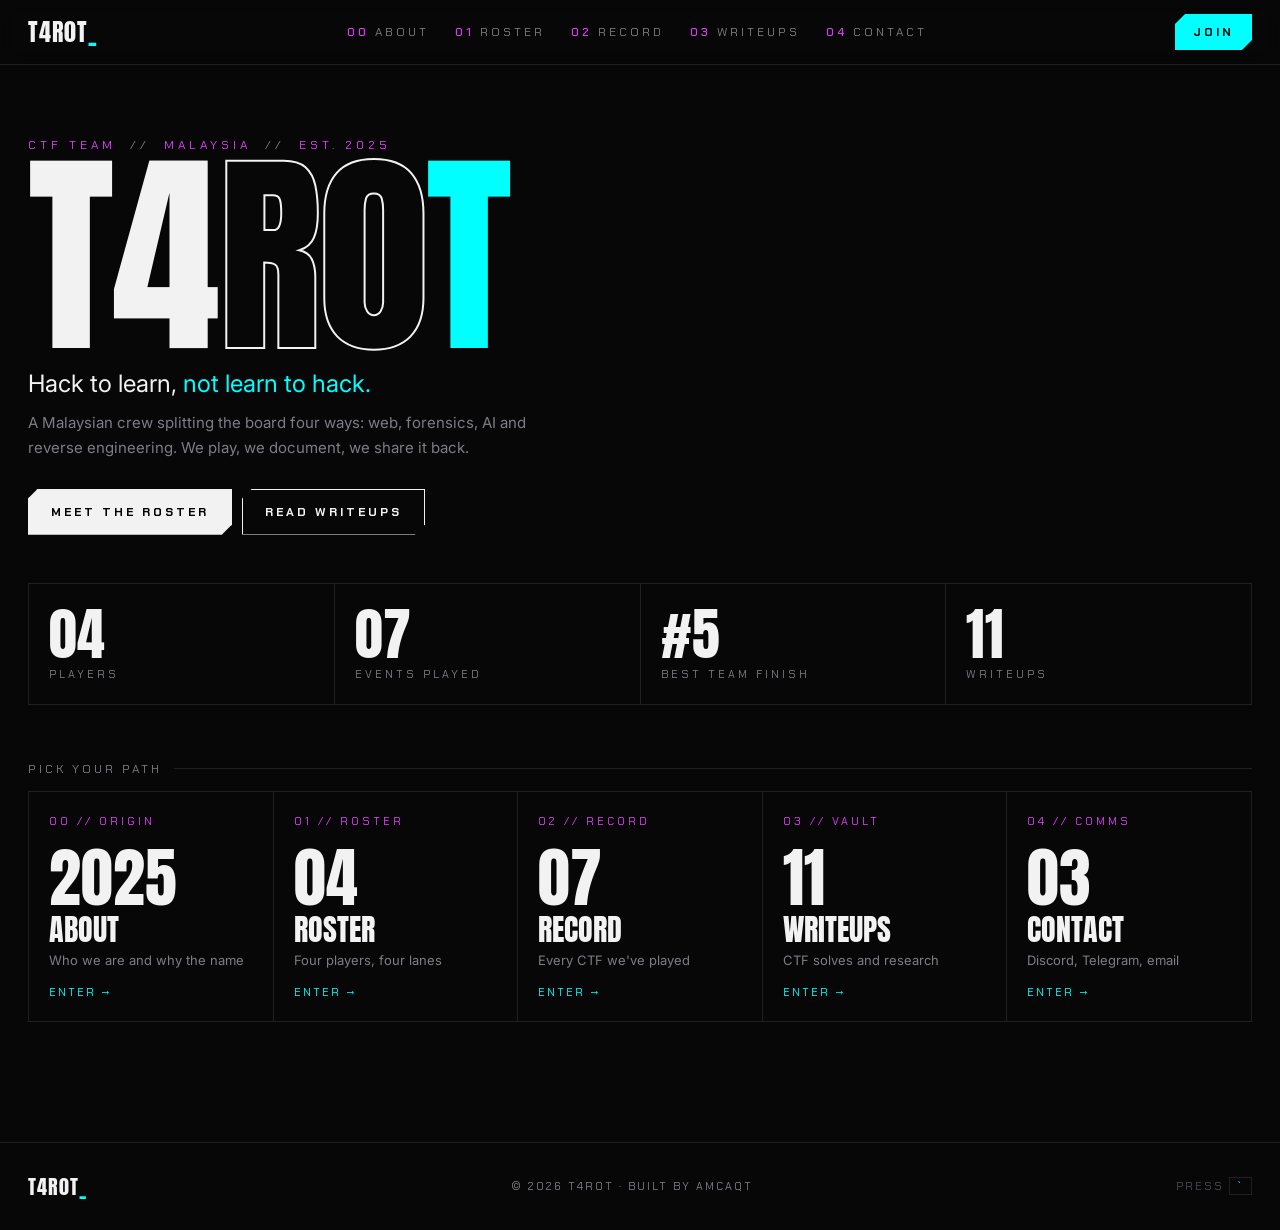
==== index.html @ 24bbe3ca "launching site" ====
<!doctype html>
<html lang="en">
<head>
<meta charset="utf-8">
<meta name="viewport" content="width=device-width, initial-scale=1">
<title>T4R0T | CTF Team Malaysia</title>
<meta name="description" content="T4R0T is a CTF team from TVETMARA Petaling Jaya, Malaysia. Web, forensics, AI and reverse engineering.">
<meta name="theme-color" content="#070708">
<link rel="canonical" href="https://t4r0t-team.github.io/">
<meta property="og:url" content="https://t4r0t-team.github.io/">
<meta property="og:site_name" content="T4R0T">
<meta property="og:type" content="website">
<meta property="og:title" content="T4R0T | CTF Team Malaysia">
<meta property="og:description" content="T4R0T is a CTF team from TVETMARA Petaling Jaya, Malaysia. Web, forensics, AI and reverse engineering.">
<link rel="icon" href="data:image/svg+xml,%3Csvg xmlns='http://www.w3.org/2000/svg' viewBox='0 0 64 64'%3E%3Crect width='64' height='64' fill='%23070708'/%3E%3Ctext x='50%25' y='56%25' text-anchor='middle' dominant-baseline='middle' font-family='Impact,sans-serif' font-size='44' fill='%2300ffff'%3ET%3C/text%3E%3C/svg%3E">
<link rel="preconnect" href="https://fonts.googleapis.com">
<link rel="preconnect" href="https://fonts.gstatic.com" crossorigin>
<link href="https://fonts.googleapis.com/css2?family=Anton&family=Chakra+Petch:wght@500;700&family=Inter:wght@400;600&family=JetBrains+Mono:wght@400&display=swap" rel="stylesheet">
<link rel="stylesheet" href="assets/css/style.css">
</head>
<body data-page="home">
<div id="chrome-top"></div>
<main>
<header class="hero" id="top">
  <div class="hero-main">
    <div class="kick">CTF TEAM <i>//</i> MALAYSIA <i>//</i> EST. 2025</div>
    <h1 class="big" id="big">T4<span class="out">R0</span><span class="cy">T</span></h1>
    <p class="motto">Hack to learn, <em>not learn to hack.</em></p>
    <p class="lede">A Malaysian crew splitting the board four ways: web, forensics, AI and reverse engineering. We play, we document, we share it back.</p>
    <div class="ctas">
      <a class="btn pri cut" href="roster.html">MEET THE ROSTER</a>
      <a class="btn sec cut" href="writeups.html">READ WRITEUPS</a>
    </div>
  </div>
  <aside class="next" id="next" hidden></aside>
</header>
<section class="wrap"><div class="stats" id="heroStats"></div></section>
<section class="wrap paths">
  <div class="label">PICK YOUR PATH</div>
  <div class="tiles" id="tiles"></div>
</section>
</main>
<div id="chrome-bottom"></div>
<script src="assets/js/app.js"></script>
</body>
</html>
---- assets/css/style.css ----
/* =========================================================
   T4R0T team site
   Fonts: change these three lines to restyle the whole site
   ========================================================= */
:root{
  --display: "Anton", Impact, sans-serif;     /* titles, names, numbers */
  --label: "Chakra Petch", monospace;          /* small caps UI labels   */
  --body: "Inter", system-ui, sans-serif;      /* paragraphs             */
  --mono: "JetBrains Mono", monospace;         /* terminal only          */
  --display-track: 0;

  --bg:#070708; --ink:#f2f2f2; --soft:#c9c9d2; --muted:#7d7d86; --dim:#4a4a55;
  --line:#1f1f24; --hover:#0d0d10;
  --cyan:#00ffff; --mag:#e040fb; --green:#3dffa8; --amber:#ffb02e; --red:#ff5c7a;
  --stripe:repeating-linear-gradient(-45deg,#0a0a0d 0 10px,#0c0c10 10px 20px);
  --max:1280px;
}
/* hidden alt font sets, switched from the terminal */
:root[data-font="f"]{ --display:"Teko",Impact,sans-serif; --label:"JetBrains Mono",monospace; --display-track:1px }
:root[data-font="g"]{ --body:"Rajdhani",system-ui,sans-serif }

*{box-sizing:border-box;margin:0;padding:0}
html{scroll-behavior:smooth;scroll-padding-top:80px}
body{background:var(--bg);color:var(--ink);font-family:var(--body);overflow-x:hidden;-webkit-font-smoothing:antialiased}
a{color:inherit;text-decoration:none}
button{font:inherit;color:inherit;background:none;border:0;cursor:pointer}
::selection{background:var(--cyan);color:#000}
:focus-visible{outline:2px solid var(--cyan);outline-offset:3px}

.wrap{max-width:var(--max);margin:0 auto;padding:0 28px}
.section{padding-top:120px}
.cut{clip-path:polygon(10px 0,100% 0,100% calc(100% - 10px),calc(100% - 10px) 100%,0 100%,0 10px)}

/* shared type */
.drop,.kick,.label,.sub,.lbl,.n,.date,.chip,.lane{font-family:var(--label);text-transform:uppercase}
.drop{font-size:12px;letter-spacing:4px;color:var(--mag)}
.title,.big{font-family:var(--display);letter-spacing:var(--display-track);text-transform:uppercase;font-weight:400}
.title{font-size:clamp(56px,11vw,140px);line-height:.88;margin-top:10px}
.out{color:transparent;-webkit-text-stroke:2px var(--ink)}
.cy{color:var(--cyan)}
.sub{font-size:12px;letter-spacing:2px;color:var(--muted);margin-top:16px;display:flex;gap:10px 28px;flex-wrap:wrap}
.label{font-size:12px;letter-spacing:3px;color:var(--muted);margin:48px 0 14px;display:flex;align-items:center;gap:12px}
.label::after{content:"";flex:1;height:1px;background:var(--line)}

/* glitch */
@keyframes glitch{
  0%{text-shadow:3px 0 var(--mag),-3px 0 var(--cyan);transform:translate(1px,0)}
  50%{text-shadow:-3px 0 var(--mag),3px 0 var(--cyan);transform:translate(-1px,1px)}
  100%{text-shadow:none;transform:none}
}
.gl:hover .gt{animation:glitch .35s steps(2) 1}

/* ribbons and lane chips */
.ribbon{position:absolute;top:16px;right:-38px;transform:rotate(45deg);background:var(--mag);color:#000;font-family:var(--label);font-size:10px;font-weight:700;letter-spacing:2px;padding:4px 42px;z-index:1}
.lane{font-size:10px;letter-spacing:2px;padding:3px 7px;white-space:nowrap;border:1px solid}
.lane.web{color:var(--cyan);border-color:#00ffff44}
.lane.rev{color:var(--amber);border-color:#ffb02e44}
.lane.for{color:var(--mag);border-color:#e040fb44}
.lane.osint{color:var(--green);border-color:#3dffa844}
.lane.b2r,.lane.threat{color:var(--red);border-color:#ff5c7a44}
.lane.vuln{color:var(--mag);border-color:#e040fb44}
.lane.ai{color:var(--green);border-color:#3dffa844}
.lane.misc{color:var(--soft);border-color:#c9c9d644}

/* =================== NAV =================== */
.nav{position:sticky;top:0;z-index:20;display:flex;align-items:center;justify-content:space-between;gap:16px;padding:14px 28px;border-bottom:1px solid var(--line);background:rgba(7,7,8,.86);backdrop-filter:blur(8px)}
.logo{font-family:var(--display);font-size:24px;letter-spacing:1px}
.logo span{color:var(--cyan);animation:blink 1.1s steps(1) infinite}
@keyframes blink{50%{opacity:0}}
.links{display:flex;gap:26px;font-family:var(--label);font-size:12px;letter-spacing:3px;color:var(--muted)}
.links a{transition:color .15s}
.links a:hover,.links a.on{color:var(--ink)}
.links a b{color:var(--mag);font-weight:500;margin-right:6px}
.join{font-family:var(--label);font-size:12px;letter-spacing:3px;padding:10px 18px;background:var(--cyan);color:#000;font-weight:700}
.join:hover{background:var(--ink)}
.burger{display:none;width:40px;height:40px;position:relative}
.burger span{position:absolute;left:9px;right:9px;height:2px;background:var(--ink);transition:.2s}
.burger span:first-child{top:15px}.burger span:last-child{top:23px}
.nav.open .burger span:first-child{top:19px;transform:rotate(45deg)}
.nav.open .burger span:last-child{top:19px;transform:rotate(-45deg)}

/* =================== HERO =================== */
.hero{max-width:var(--max);margin:0 auto;padding:72px 28px 0;display:grid;grid-template-columns:minmax(0,1.6fr) minmax(0,1fr);gap:40px;align-items:end}
.hero.solo{grid-template-columns:1fr}
.kick{font-size:12px;letter-spacing:4px;color:var(--mag);display:flex;gap:14px;flex-wrap:wrap}
.kick i{font-style:normal;color:var(--muted)}
.big{font-size:clamp(96px,17vw,230px);line-height:.82;margin-top:14px;letter-spacing:-2px}
.big.glitch{animation:glitch .4s steps(2) 1}
.motto{font-size:clamp(18px,2vw,24px);line-height:1.4;margin-top:22px}
.motto em{font-style:normal;color:var(--cyan)}
.lede{color:var(--muted);font-size:15px;line-height:1.65;margin-top:10px;max-width:520px}
.ctas{display:flex;gap:10px;margin-top:28px;flex-wrap:wrap}
.btn{font-family:var(--label);font-size:12px;letter-spacing:3px;padding:14px 22px;border:1px solid var(--ink);transition:.2s;font-weight:700}
.btn.pri{background:var(--ink);color:#000}
.btn.pri:hover{background:var(--cyan);border-color:var(--cyan)}
.btn.sec:hover{border-color:var(--cyan);color:var(--cyan)}

.next{position:relative;border:1px solid var(--line);padding:24px;background:var(--stripe);overflow:hidden}
.next::before{content:"";position:absolute;left:0;top:0;bottom:0;width:4px;background:var(--mag)}
.next .lbl{font-size:11px;letter-spacing:3px;color:var(--mag);display:flex;align-items:center;gap:8px}
.next .lbl::before{content:"";width:7px;height:7px;border-radius:50%;background:var(--mag);animation:pulse 1.4s infinite}
@keyframes pulse{50%{opacity:.25}}
.next h2{font-family:var(--display);font-weight:400;font-size:44px;line-height:.92;text-transform:uppercase;margin-top:14px}
.next h2 span{color:var(--cyan)}
.next .fmt{font-family:var(--label);font-size:11px;letter-spacing:2px;color:var(--muted);margin-top:10px}
.cd{display:grid;grid-template-columns:repeat(4,1fr);border-top:1px dashed var(--line);margin-top:20px;padding-top:16px;text-align:center}
.cd b{display:block;font-family:var(--display);font-weight:400;font-size:40px;line-height:1}
.cd small{font-family:var(--label);font-size:9px;letter-spacing:2px;color:var(--muted)}
.next .qual{margin-top:16px;font-family:var(--label);font-size:11px;letter-spacing:1.5px;color:var(--muted)}

/* stat strips (hero + record) */
.stats{display:grid;grid-template-columns:repeat(4,1fr);border-left:1px solid var(--line);border-top:1px solid var(--line);margin-top:48px}
.stat{border-right:1px solid var(--line);border-bottom:1px solid var(--line);padding:22px 20px;transition:background .2s}
.stat:hover{background:var(--hover)}
.stat b{display:block;font-family:var(--display);font-weight:400;font-size:56px;line-height:1;letter-spacing:var(--display-track)}
.stat:hover b{color:var(--cyan)}
.stat span{font-family:var(--label);font-size:11px;letter-spacing:3px;color:var(--muted)}
#recStats{margin-top:28px}
#recStats .stat b{font-size:44px}

/* =================== ABOUT =================== */
.about{display:grid;grid-template-columns:minmax(0,1.5fr) minmax(0,1fr);gap:40px;margin-top:40px;align-items:start}
.copy p{font-size:18px;line-height:1.7;color:var(--soft);margin-bottom:18px;max-width:640px}
.copy strong{color:var(--ink);font-weight:600}
.closer{font-family:var(--display);font-size:clamp(30px,3.6vw,46px);line-height:1;text-transform:uppercase;margin-top:30px;letter-spacing:var(--display-track)}
.closer span{color:var(--cyan)}
.dossier{border:1px solid var(--line);position:relative;background:var(--stripe)}
.dossier::before{content:"";position:absolute;left:0;top:0;bottom:0;width:4px;background:var(--cyan)}
.dossier .hd{font-family:var(--label);font-size:12px;letter-spacing:3px;color:var(--cyan);padding:16px 22px;border-bottom:1px solid var(--line)}
.dossier .row{display:grid;grid-template-columns:110px 1fr;gap:12px;padding:16px 22px;border-bottom:1px solid var(--line)}
.dossier .row:last-child{border-bottom:0}
.dossier dt{font-family:var(--label);font-size:11px;letter-spacing:2px;color:var(--muted);padding-top:3px}
.dossier dd{font-size:15px;line-height:1.45}
.dossier dd small{display:block;font-size:12px;color:var(--muted);margin-top:2px}

/* =================== ROSTER =================== */
.lineup{display:grid;grid-template-columns:repeat(auto-fit,minmax(250px,1fr));border-left:1px solid var(--line);margin-top:32px}
.player{position:relative;border:1px solid var(--line);border-left:0;padding:22px 20px 26px;min-height:400px;display:flex;flex-direction:column;overflow:hidden;transition:background .2s}
.player:hover{background:var(--hover)}
.player .no{font-family:var(--label);font-size:11px;letter-spacing:3px;color:var(--muted);display:flex;justify-content:space-between}
.player .no b{color:var(--cyan)}
.player.lead .no b{color:var(--mag)}
.av{margin:26px 0 20px;width:100%;aspect-ratio:1/1;max-height:160px;border:1px solid var(--line);display:grid;place-items:center;font-family:var(--display);font-size:64px;color:#1b1b20;background:repeating-linear-gradient(45deg,#0b0b0e 0 8px,#0e0e12 8px 16px);overflow:hidden;transition:color .2s}
.av img{width:100%;height:100%;object-fit:cover;filter:grayscale(1) contrast(1.1);transition:filter .3s}
.player:hover .av{color:var(--cyan)}
.player:hover .av img{filter:none}
.player.lead:hover .av{color:var(--mag)}
.player .name{font-family:var(--display);font-size:40px;line-height:1;text-transform:uppercase;letter-spacing:var(--display-track)}
.player .tags{display:flex;gap:6px;flex-wrap:wrap;margin-top:10px}
.player .tl{margin-top:auto;padding-top:18px;font-size:15px;line-height:1.45;border-top:1px dashed var(--line)}
.player .tl::before{content:"\201C";font-family:var(--display);color:var(--cyan);font-size:28px;line-height:0;vertical-align:-10px;margin-right:4px}
.player.lead .tl::before{color:var(--mag)}
.player .socials{display:flex;gap:12px;margin-top:14px;font-family:var(--label);font-size:11px;letter-spacing:2px;color:var(--muted)}
.player .socials a:hover{color:var(--cyan)}

/* =================== RECORD =================== */
.feat{display:grid;grid-template-columns:repeat(auto-fit,minmax(260px,1fr));border-left:1px solid var(--line)}
.fcard{position:relative;border:1px solid var(--line);border-left:0;padding:22px 20px;min-height:270px;display:flex;flex-direction:column;overflow:hidden;transition:background .2s}
.fcard:hover{background:var(--hover)}
.fcard .top{display:flex;justify-content:space-between;align-items:center;gap:8px;font-family:var(--label);font-size:11px;letter-spacing:2px;color:var(--muted)}
.fcard .rank{font-family:var(--display);font-size:120px;line-height:.9;margin:18px 0 10px}
.fcard .rank small{font-size:48px;vertical-align:top;margin-right:2px;color:var(--muted)}
.fcard.gold .rank{color:var(--mag)}
.fcard.pod .rank{color:var(--cyan)}
.fcard .ev{font-family:var(--display);font-size:26px;text-transform:uppercase;line-height:1.05;margin-top:auto;letter-spacing:var(--display-track)}
.fcard .meta{font-family:var(--label);font-size:11px;letter-spacing:1.5px;color:var(--muted);margin-top:8px;text-transform:uppercase}
.solo-tag{color:var(--cyan);border:1px solid #00ffff55;padding:2px 6px;margin-right:42px}
.list{border-top:1px solid var(--line)}
.match{display:grid;grid-template-columns:110px 1fr 120px 110px;gap:16px;align-items:center;padding:16px 4px;border-bottom:1px solid var(--line);transition:background .15s,padding .15s}
.match:hover{background:var(--hover);padding-left:12px}
.match .r{font-family:var(--display);font-size:30px}
.match .r.pod{color:var(--cyan)}.match .r.gold{color:var(--mag)}
.match .r.txt{font-size:20px;color:var(--muted);letter-spacing:1px}
.match .name{font-weight:600;font-size:16px}
.match .name a:hover{color:var(--cyan)}
.match .small{font-family:var(--label);font-size:11px;color:var(--muted);margin-top:3px;letter-spacing:1px;text-transform:uppercase}
.plat{font-family:var(--label);font-size:11px;letter-spacing:1.5px;border:1px solid var(--line);padding:4px 8px;justify-self:start}
.match .date{font-size:12px;color:var(--muted);text-align:right;letter-spacing:1px}

/* =================== WRITEUPS =================== */
.split{display:grid;grid-template-columns:minmax(0,2fr) minmax(0,1fr);gap:28px;margin-top:40px;align-items:start}
.colhead{display:flex;align-items:flex-end;justify-content:space-between;gap:12px;padding-bottom:14px;border-bottom:2px solid var(--ink);margin-bottom:16px}
.colhead h2{font-family:var(--display);font-weight:400;font-size:44px;line-height:.9;text-transform:uppercase;letter-spacing:var(--display-track)}
.colhead h2 span{color:var(--cyan)}
.colhead.res h3 span{color:var(--mag)}
.n{font-size:11px;letter-spacing:2px;color:var(--muted)}
.filters{display:flex;gap:6px;flex-wrap:wrap;margin-bottom:16px}
.filters button{border:1px solid var(--line);color:var(--muted);font-family:var(--label);font-size:11px;letter-spacing:2px;padding:7px 11px;text-transform:uppercase;transition:.15s}
.filters button:hover{color:var(--ink);border-color:#3a3a44}
.filters button.on{border-color:var(--cyan);color:var(--cyan)}
.filters button span{color:var(--dim);margin-left:6px}
.grid{display:grid;grid-template-columns:repeat(auto-fill,minmax(240px,1fr));border-left:1px solid var(--line);border-top:1px solid var(--line)}
.grid:empty{display:none}
.grid.one{grid-template-columns:1fr}
.card{position:relative;overflow:hidden;border-right:1px solid var(--line);border-bottom:1px solid var(--line);padding:20px;min-height:210px;display:flex;flex-direction:column;transition:background .2s}
.card:hover{background:var(--hover)}
.card .top{display:flex;justify-content:space-between;align-items:center;gap:8px;font-family:var(--label);font-size:10px;letter-spacing:2px;color:var(--muted);text-transform:uppercase}
.card .src{color:var(--ink)}
.card.new .top .lane{margin-right:34px}
.card h4{font-family:var(--display);font-weight:400;font-size:26px;line-height:1.02;text-transform:uppercase;margin:16px 0 12px;letter-spacing:var(--display-track)}
.card .snip{font-size:14px;line-height:1.55;color:var(--muted);margin-bottom:6px;display:-webkit-box;-webkit-line-clamp:3;-webkit-box-orient:vertical;overflow:hidden}
.card .bottom{margin-top:auto;display:flex;justify-content:space-between;align-items:center;gap:8px;padding-top:14px;border-top:1px dashed var(--line)}
.card .date{font-size:11px;letter-spacing:1.5px;color:var(--muted)}
.go{font-family:var(--label);font-size:11px;letter-spacing:2px;color:var(--cyan);opacity:0;transform:translateX(-6px);transition:.2s}
.card:hover .go{opacity:1;transform:none}
.grid.one .card{min-height:0}
.event{margin-top:22px}
.ehead{display:grid;grid-template-columns:1fr auto;align-items:end;gap:12px;border:1px solid var(--line);border-bottom:0;padding:20px 22px;background:var(--stripe)}
.ehead .ek{font-family:var(--label);font-size:11px;letter-spacing:3px;color:var(--mag)}
.ehead h4{font-family:var(--display);font-weight:400;font-size:clamp(34px,4.4vw,58px);line-height:.9;text-transform:uppercase;margin-top:8px;letter-spacing:var(--display-track)}
.ehead h4 span{color:var(--cyan)}
.ehead .es{text-align:right}
.ehead .es b{display:block;font-family:var(--display);font-weight:400;font-size:46px;line-height:1}
.ehead .es small{font-family:var(--label);font-size:10px;letter-spacing:2px;color:var(--muted)}
.ehead .lanes{grid-column:1/-1;display:flex;gap:6px;flex-wrap:wrap;margin-top:4px}
.vault-error{border:1px dashed var(--line);padding:28px;font-family:var(--label);font-size:12px;letter-spacing:2px;color:var(--muted)}
.vault-error a{color:var(--cyan)}

/* =================== CONTACT =================== */
.chead{display:flex;justify-content:space-between;align-items:flex-end;gap:16px;flex-wrap:wrap}
.chead p{font-size:16px;color:var(--muted);max-width:420px;line-height:1.6}
.channels{display:grid;grid-template-columns:repeat(3,1fr);border-left:1px solid var(--line);border-top:1px solid var(--line);margin-top:32px}
.ch{position:relative;border-right:1px solid var(--line);border-bottom:1px solid var(--line);padding:26px 24px;min-height:240px;display:flex;flex-direction:column;text-align:left;transition:background .2s;overflow:hidden}
.ch:hover{background:var(--hover)}
.ch .k{font-family:var(--label);font-size:11px;letter-spacing:3px;color:var(--muted);display:flex;justify-content:space-between}
.ch .k b{font-weight:500;color:var(--mag)}
.ch h3{font-family:var(--display);font-weight:400;font-size:52px;line-height:.95;text-transform:uppercase;margin-top:22px;letter-spacing:var(--display-track)}
.ch .handle{font-family:var(--label);font-size:15px;margin-top:10px;color:var(--cyan);word-break:break-all}
.ch .act{margin-top:auto;padding-top:18px;border-top:1px dashed var(--line);font-family:var(--label);font-size:11px;letter-spacing:2px;color:var(--muted);display:flex;justify-content:space-between}
.ch:hover .act span:last-child{color:var(--cyan)}
.ch.copied .act span:first-child{color:var(--green)}

/* =================== FOOTER + TERMINAL =================== */
footer{border-top:1px solid var(--line);margin-top:120px}
.foot{max-width:var(--max);margin:0 auto;padding:28px;display:flex;justify-content:space-between;align-items:center;gap:16px;flex-wrap:wrap;font-family:var(--label);font-size:11px;letter-spacing:2px;color:var(--muted);text-transform:uppercase}
.foot .logo{font-size:20px;color:var(--ink);text-transform:none}
.hint{color:var(--dim)}
.hint kbd{border:1px solid var(--line);padding:1px 6px;color:var(--cyan);font-family:var(--mono)}

.term{position:fixed;left:0;right:0;bottom:0;height:0;overflow:hidden;background:#030305;border-top:0 solid var(--cyan);transition:height .25s;font-family:var(--mono);font-size:13px;z-index:30}
.term.open{height:260px;border-top-width:1px}
.term-body{padding:14px 20px;height:220px;overflow-y:auto;color:var(--green);line-height:1.6}
.term-body .c{color:var(--cyan)}
.term-in{display:flex;padding:0 20px;gap:8px;color:var(--cyan)}
.term-in input{flex:1;background:transparent;border:0;outline:0;color:var(--ink);font:inherit}

/* =================== RESPONSIVE =================== */
@media (max-width:980px){
  .links{display:none;position:absolute;top:100%;left:0;right:0;flex-direction:column;gap:0;background:var(--bg);border-bottom:1px solid var(--line)}
  .nav.open .links{display:flex}
  .links a{padding:16px 28px;border-top:1px solid var(--line)}
  .burger{display:block}
  .join{display:none}
  .hero{grid-template-columns:1fr}
  .about,.split{grid-template-columns:1fr}
  .split{gap:56px}
  .channels{grid-template-columns:1fr}
  .ch{min-height:0}
}
@media (max-width:700px){
  .wrap,.hero{padding-left:16px;padding-right:16px}
  .nav{padding:12px 16px}
  .section{padding-top:88px}
  .stats{grid-template-columns:repeat(2,1fr)}
  .stat b{font-size:44px}
  .match{grid-template-columns:70px 1fr;row-gap:6px}
  .plat,.match .date{grid-column:2;text-align:left}
  .fcard .rank{font-size:96px}
  .player{min-height:0}
  .foot{padding:24px 16px}
}

/* respect people who turn off motion */
@media (prefers-reduced-motion:reduce){
  *,*::before,*::after{animation:none!important;transition:none!important}
  html{scroll-behavior:auto}
}

/* =================== MULTI-PAGE =================== */
.section.first{padding-top:64px}
main{min-height:calc(100vh - 200px)}
.pager{display:flex;justify-content:flex-end;margin-top:56px}

/* home: pick your path */
.tiles{display:grid;grid-template-columns:repeat(5,minmax(0,1fr));border-left:1px solid var(--line);border-top:1px solid var(--line)}
.tile{position:relative;border-right:1px solid var(--line);border-bottom:1px solid var(--line);padding:22px 20px;min-height:230px;display:flex;flex-direction:column;overflow:hidden;transition:background .2s}
.tile:hover{background:var(--hover)}
.tile::after{content:"";position:absolute;left:0;bottom:0;height:3px;width:0;background:var(--cyan);transition:width .25s}
.tile:hover::after{width:100%}
.tile .k{font-family:var(--label);font-size:11px;letter-spacing:3px;color:var(--mag)}
.tile .num{font-family:var(--display);font-size:64px;line-height:1;margin-top:18px;letter-spacing:var(--display-track)}
.tile:hover .num{color:var(--cyan)}
.tile h2{font-family:var(--display);font-weight:400;font-size:30px;line-height:1;text-transform:uppercase;margin-top:auto;letter-spacing:var(--display-track)}
.tile p{font-size:13px;color:var(--muted);margin-top:6px;line-height:1.5}
.tile .go{opacity:1;transform:none;margin-top:14px}

@media (max-width:1100px){ .tiles{grid-template-columns:repeat(3,minmax(0,1fr))} }
@media (max-width:700px){
  .tiles{grid-template-columns:1fr 1fr}
  .tile{min-height:180px}
  .section.first{padding-top:44px}
  .pager{justify-content:stretch}
  .pager .btn{width:100%;text-align:center}
}
.paths{padding-top:8px}
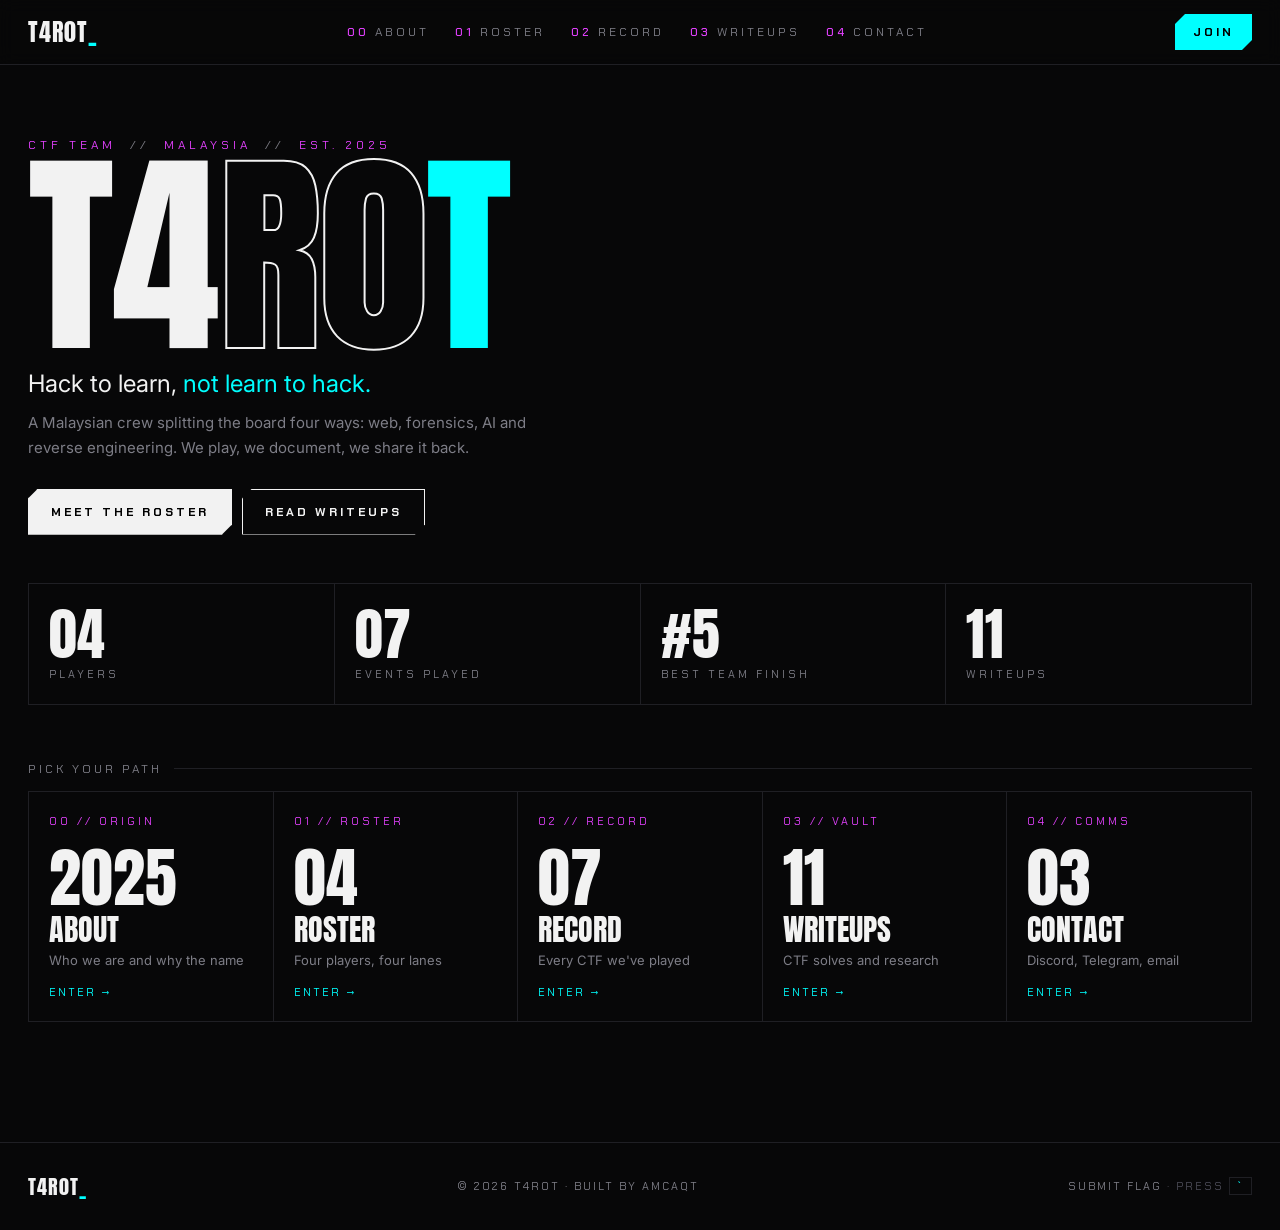
==== commit a33e6e51: "easter egg on the site" ====
--- a/index.html
+++ b/index.html
@@ -19,6 +19,13 @@
 <link rel="stylesheet" href="assets/css/style.css">
 </head>
 <body data-page="home">
+<!--
+  reading the source? respect.
+  four players. four lanes. every letter moves four steps.
+  got it? /flag.html
+
+  WDRWMFh7bDRnb194MF9wMzR2cl9yMHhfcDM0dnJfeDBfbDRnb30=
+-->
 <div id="chrome-top"></div>
 <main>
 <header class="hero" id="top">
--- a/assets/css/style.css
+++ b/assets/css/style.css
@@ -303,3 +303,49 @@
   .pager .btn{width:100%;text-align:center}
 }
 .paths{padding-top:8px}
+
+/* =================== FLAG PAGE =================== */
+.sr{position:absolute;width:1px;height:1px;overflow:hidden;clip:rect(0 0 0 0)}
+.hint a{color:var(--muted);transition:color .15s}
+.hint a:hover{color:var(--cyan)}
+.flag-wrap{display:grid;grid-template-columns:minmax(0,1.6fr) minmax(0,1fr);gap:28px;margin-top:40px;align-items:start}
+.flag-box,.flag-win{position:relative;border:1px solid var(--line);background:var(--stripe);overflow:hidden}
+.flag-box::before,.flag-win::before{content:"";position:absolute;left:0;top:0;bottom:0;width:4px;background:var(--cyan)}
+.flag-win::before{background:var(--green)}
+.flag-hd{display:flex;justify-content:space-between;gap:12px;flex-wrap:wrap;padding:16px 24px;border-bottom:1px solid var(--line);font-family:var(--label);font-size:12px;letter-spacing:3px;color:var(--cyan)}
+.flag-fmt{color:var(--muted)}
+#flagForm{padding:28px 24px}
+.flag-row{display:flex;align-items:center;gap:12px;border:1px solid var(--line);background:#050507;padding:6px 6px 6px 16px;transition:border-color .2s}
+.flag-row:focus-within{border-color:var(--cyan)}
+.flag-prompt{font-family:var(--mono);color:var(--cyan);font-size:18px}
+.flag-input{flex:1;min-width:0;background:transparent;border:0;outline:0;color:var(--ink);font-family:var(--mono);font-size:18px;padding:12px 0}
+.flag-input::placeholder{color:var(--dim)}
+.flag-btn{padding:14px 22px}
+.flag-msg{min-height:22px;margin-top:14px;font-family:var(--label);font-size:12px;letter-spacing:2px;text-transform:uppercase}
+.flag-msg.bad{color:var(--red)}
+.flag-box.shake{animation:shake .35s}
+@keyframes shake{20%{transform:translateX(-8px)}40%{transform:translateX(8px)}60%{transform:translateX(-5px)}80%{transform:translateX(5px)}}
+
+.flag-win{padding:28px 24px 26px}
+.win-k{font-family:var(--label);font-size:12px;letter-spacing:3px;color:var(--green)}
+.win-big{font-family:var(--display);font-size:clamp(64px,10vw,120px);line-height:.9;margin-top:12px;color:var(--green);letter-spacing:var(--display-track)}
+.flag-win.boom .win-big{animation:glitch .5s steps(2) 3}
+.flag-win.boom{animation:flash .6s}
+@keyframes flash{0%{background:#3dffa833}100%{background:transparent}}
+.win-p{font-size:16px;line-height:1.6;color:var(--soft);margin-top:14px;max-width:520px}
+.win-p b{color:var(--cyan);font-family:var(--mono);font-weight:400}
+.win-meta{display:flex;gap:14px;margin:22px 0;font-family:var(--label);font-size:11px;letter-spacing:2px;color:var(--muted)}
+.win-meta span:last-child{color:var(--ink)}
+.flag-win .ribbon{background:var(--green)}
+
+.flag-rules{border:1px solid var(--line)}
+.flag-rules .hd{font-family:var(--label);font-size:12px;letter-spacing:3px;color:var(--mag);padding:16px 22px;border-bottom:1px solid var(--line)}
+.flag-rules ol{padding:18px 22px 18px 42px;display:grid;gap:12px;font-size:14px;line-height:1.55;color:var(--soft)}
+.flag-rules li::marker{color:var(--mag);font-family:var(--label)}
+
+@media (max-width:900px){ .flag-wrap{grid-template-columns:1fr} }
+@media (max-width:520px){
+  .flag-row{flex-wrap:wrap;padding:6px 12px}
+  .flag-input{font-size:16px}
+  .flag-btn{width:100%;text-align:center}
+}
